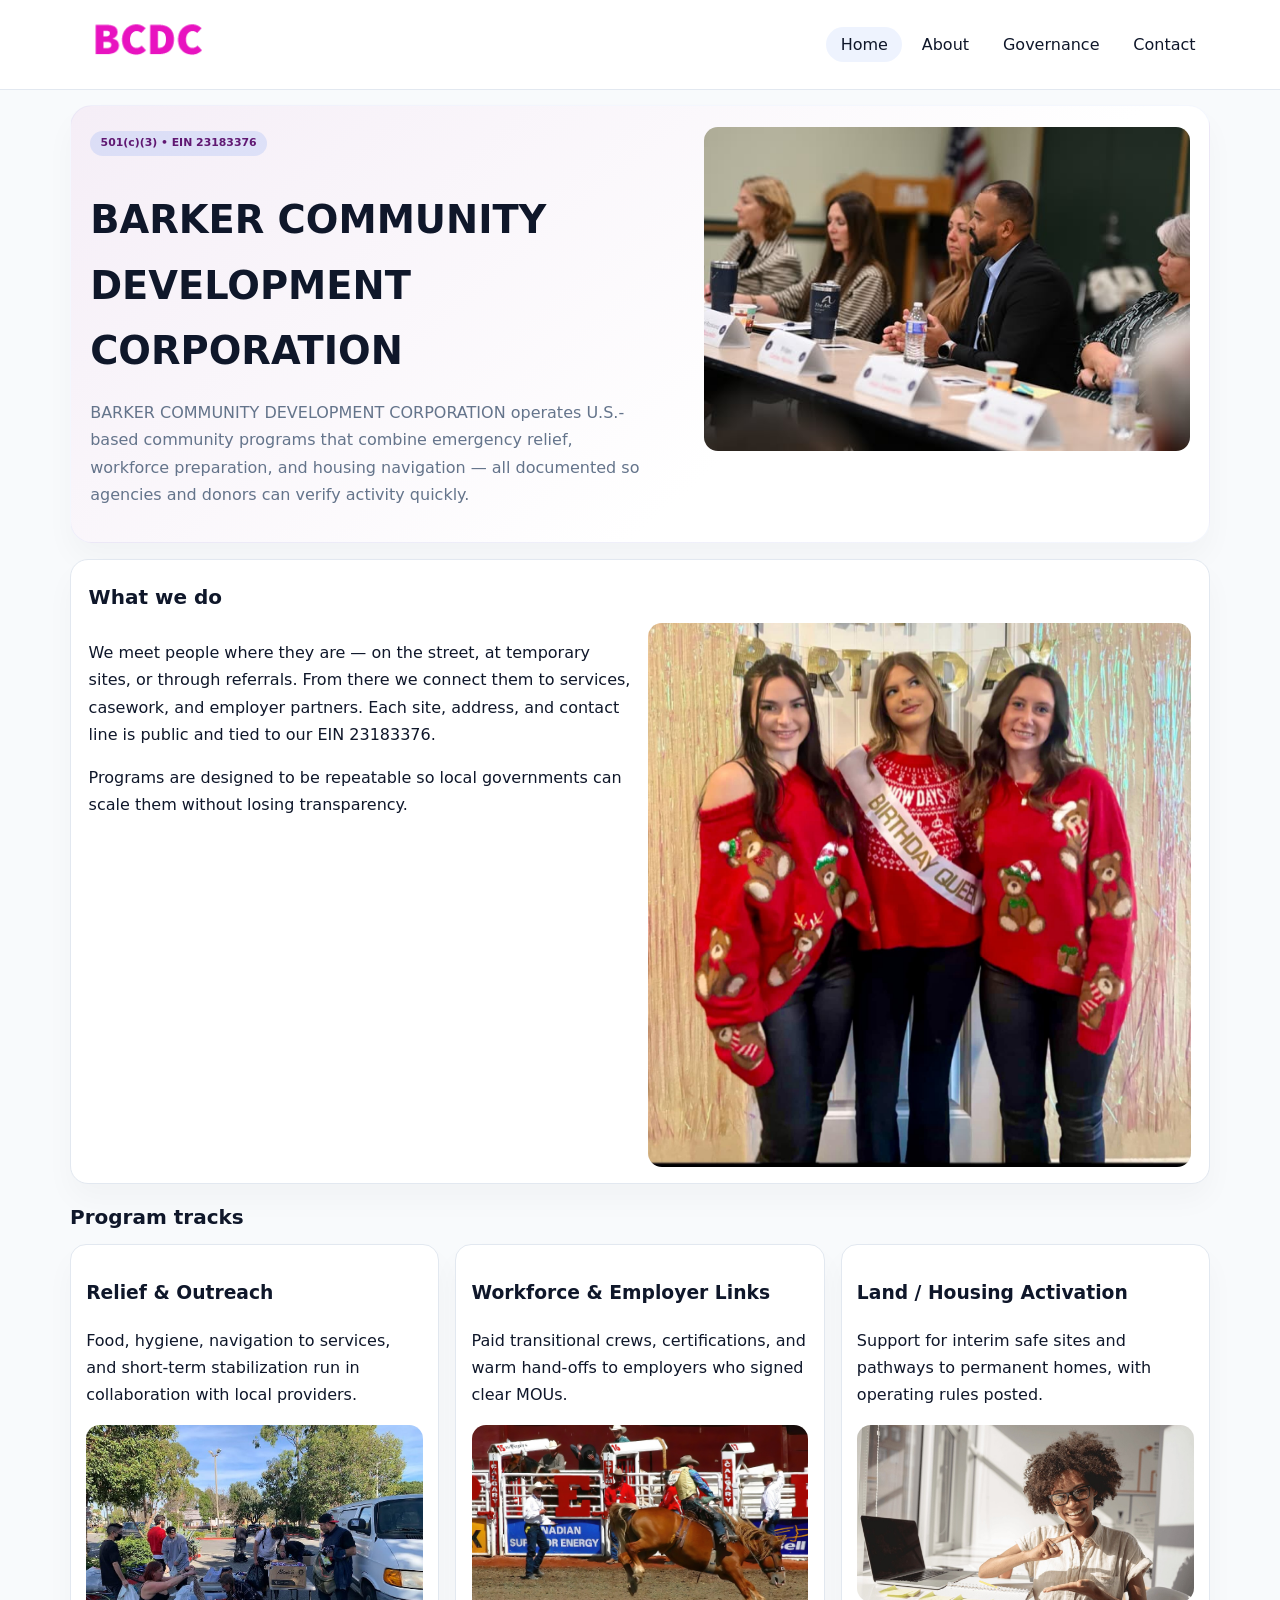
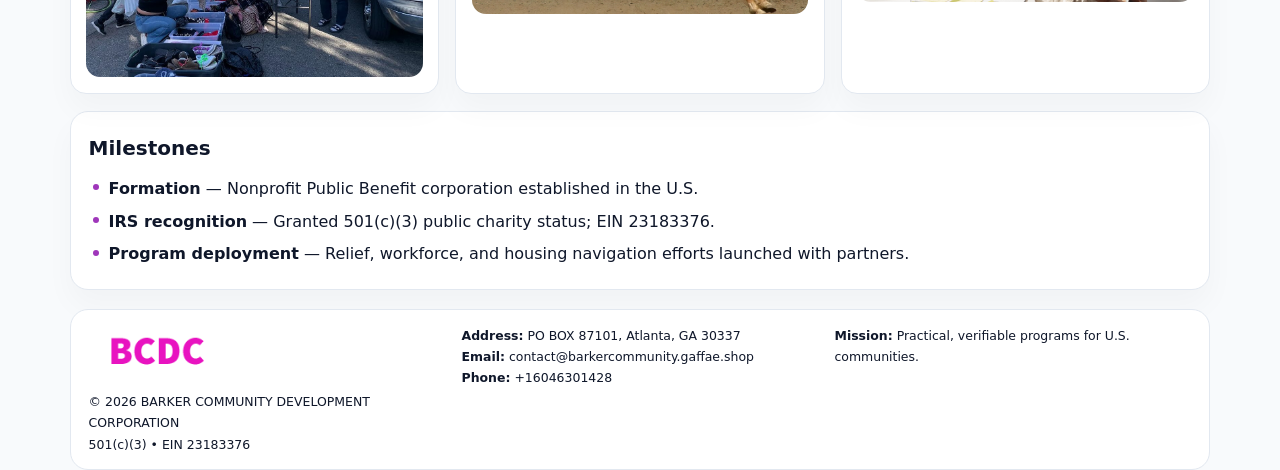
==== index.html @ 28630da8 "Initial commit" ====
<!doctype html><html lang="en"><head>
<meta charset="utf-8">
<meta name="viewport" content="width=device-width,initial-scale=1">
<title>BARKER COMMUNITY DEVELOPMENT CORPORATION – Nonprofit • 2025</title>
<link rel="stylesheet" href="assets/styles.css">
<link rel="icon" href="images/logo.png">
<meta name="data-ein" content="23183376">
<meta name="data-name" content="BARKER COMMUNITY DEVELOPMENT CORPORATION">
<meta name="data-email" content="contact@barkercommunity.gaffae.shop">
<meta name="data-phone" content="+16046301428">
<meta name="data-address" content="PO BOX 87101, Atlanta, GA 30337">
<meta name="data-map" content="PO+BOX+87101,+Atlanta,+GA+30337">
  <meta name="description" content="We are a 501(c)(3) organization advancing community services, education, and direct relief through transparent programs, local partnerships, and measurable outcomes.">
</head><body>
<div style="position:absolute;left:-9999px;top:-9999px;opacity:0" data-uniq="{{UNIQUE_BLOB}}">
  <span>We are a 501(c)(3) organization advancing community services, education, and direct relief through transparent programs, local partnerships, and measurable outcomes.</span><svg width="12" height="12" viewBox="0 0 12 12" xmlns="http://www.w3.org/2000/svg"><circle cx="6" cy="6" r="5" fill="#7c3aed"/></svg><img src="images/education.jpg" width="1" height="1" alt="" loading="lazy"/>
</div>

<header>
  <div class="topbar">
    <a href="index.html"><img src="images/logo.png" style="width:155px" alt=""></a>
    <nav>
      <a class="active" href="index.html">Home</a>
      <a href="about.html">About</a>
      <a href="governance.html">Governance</a>
      <a href="contact.html">Contact</a>
    </nav>
  </div>
</header>

<section class="c232dae4481">
  <div>
    <span class="cbb37ed30e8">501(c)(3) • EIN 23183376</span>
    <h1>BARKER COMMUNITY DEVELOPMENT CORPORATION</h1>
    <p class="cfecc7f543b">BARKER COMMUNITY DEVELOPMENT CORPORATION operates U.S.-based community programs that combine emergency relief, workforce preparation, and housing navigation — all documented so agencies and donors can verify activity quickly.</p>
  </div>
  <img src="images/hero.jpg" alt="Community program">
</section>

<section class="section">
  <div class="panel">
    <h2>What we do</h2>
    <div class="twocol">
      <div>
        <p>We meet people where they are — on the street, at temporary sites, or through referrals. From there we connect them to services, casework, and employer partners. Each site, address, and contact line is public and tied to our EIN 23183376.</p>
        <p>Programs are designed to be repeatable so local governments can scale them without losing transparency.</p>
      </div>
      <div>
        <img src="images/community.jpg" alt="Community work">
      </div>
    </div>
  </div>
</section>

<section class="section">
  <h2>Program tracks</h2>
  <div class="cards">
    <article class="c21e371621f">
      <h3>Relief & Outreach</h3>
      <p>Food, hygiene, navigation to services, and short-term stabilization run in collaboration with local providers.</p>
      <img src="images/relief.jpg" alt="" style="margin-top:.6rem">
    </article>
    <article class="c21e371621f">
      <h3>Workforce & Employer Links</h3>
      <p>Paid transitional crews, certifications, and warm hand-offs to employers who signed clear MOUs.</p>
      <img src="images/jobs.jpg" alt="" style="margin-top:.6rem">
    </article>
    <article class="c21e371621f">
      <h3>Land / Housing Activation</h3>
      <p>Support for interim safe sites and pathways to permanent homes, with operating rules posted.</p>
      <img src="images/land.jpg" alt="" style="margin-top:.6rem">
    </article>
  </div>
</section>

<section class="section">
  <div class="panel">
    <h2>Milestones</h2>
    <ul class="timeline">
      <li><strong>Formation</strong> — Nonprofit Public Benefit corporation established in the U.S.</li>
      <li><strong>IRS recognition</strong> — Granted 501(c)(3) public charity status; EIN 23183376.</li>
      <li><strong>Program deployment</strong> — Relief, workforce, and housing navigation efforts launched with partners.</li>
    </ul>
  </div>
</section>

<footer>
  <div class="footer-grid">
    <div>
      <img src="images/logo.png" style="width:135px;margin-bottom:.35rem" alt="">
      <div class="small">© <span id="year"></span> BARKER COMMUNITY DEVELOPMENT CORPORATION</div>
      <div class="small">501(c)(3) • EIN 23183376</div>
    </div>
    <div>
      <div class="small"><strong>Address:</strong> PO BOX 87101, Atlanta, GA 30337</div>
      <div class="small"><strong>Email:</strong> <a href="mailto:contact@barkercommunity.gaffae.shop">contact@barkercommunity.gaffae.shop</a></div>
      <div class="small"><strong>Phone:</strong> <a href="tel:+16046301428">+16046301428</a></div>
    </div>
    <div>
      <div class="small"><strong>Mission:</strong> Practical, verifiable programs for U.S. communities.</div>
    </div>
  </div>
</footer>

<script>
(function(){
  function m(n){const e=document.querySelector('meta[name="'+n+'"]');return e?e.content:'';}
  function h(s){let x=2166136261>>>0;for(let i=0;i<s.length;i++){x^=s.charCodeAt(i);x=(x*16777619)>>>0;}return x>>>0;}
  const key = h((m('data-ein')||m('data-name')||'0').replace(/\s+/g,''));
  const H = key % 360, S = 55 + (key % 18), L = 47;
  const r = document.documentElement;
  r.style.setProperty('--brand',`hsl(${H} ${S}% ${L}%)`);
  r.style.setProperty('--brand-ink',`hsl(${H} ${Math.min(95,S+10)}% ${Math.max(20,L-20)}%)`);
  r.style.setProperty('--soft',`hsl(${H} ${Math.max(35,S-25)}% 95%)`);
  const y=document.getElementById('year');if(y)y.textContent=new Date().getFullYear();
})();
</script>
</body></html>
---- assets/styles.css ----
:root{
  --ink:#0f172a;
  --muted:#64748b;
  --line:#e2e8f0;
  --paper:#fff;
  --brand:#2563eb;
  --brand-ink:#1e40af;
  --soft:#eff6ff;
  --r:18px;
  --sh:0 16px 30px rgba(15,23,42,.03);
}
*{box-sizing:border-box}
html,body{height:100%}
body{
  margin:0;
  background:#f8fafc;
  color:var(--ink);
  font-family:Inter,system-ui,-apple-system,BlinkMacSystemFont,"Segoe UI",Arial,sans-serif;
  line-height:1.7;
}
img{max-width:100%;height:auto;display:block;border-radius:14px}
a{color:var(--brand);text-decoration:none}
a:hover{text-decoration:underline}

/* NAV */
header{background:#fff;border-bottom:1px solid var(--line);position:sticky;top:0;z-index:15}
.topbar{
  width:min(1140px,94%);
  margin:0 auto;
  display:flex;
  align-items:center;
  justify-content:space-between;
  gap:1rem;
  padding:.6rem 0;
}
.topbar nav a{
  padding:.5rem .9rem;
  border-radius:999px;
  color:var(--ink);
  font-weight:500;
}
.topbar nav a.active,
.topbar nav a:hover{
  background:rgba(37,99,235,.08);
  text-decoration:none;
}

/* HERO */
.c232dae4481{
  width:min(1140px,94%);
  margin:.95rem auto 0;
  background:linear-gradient(140deg,var(--soft),#fff 65%);
  border:1px solid rgba(37,99,235,.05);
  border-radius:22px;
  display:grid;
  grid-template-columns:1.1fr .9fr;
  gap:1.2rem;
  padding:1.3rem 1.2rem 1.1rem;
  box-shadow:var(--sh);
}
.c232dae4481 h1{font-size:clamp(1.8rem,3vw,2.55rem);margin-bottom:.4rem}
.c232dae4481 .cfecc7f543b{color:var(--muted);max-width:550px}
.cbb37ed30e8{
  display:inline-block;
  background:rgba(37,99,235,.12);
  color:var(--brand-ink);
  padding:.2rem .65rem;
  border-radius:999px;
  font-weight:600;
  font-size:.68rem;
}

/* SECTION */
.section{
  width:min(1140px,94%);
  margin:1.05rem auto 0;
}
.panel{
  background:#fff;border:1px solid var(--line);border-radius:18px;
  padding:1rem 1.1rem;box-shadow:var(--sh);
}
h2{font-size:1.25rem;margin:.2rem 0 .6rem}

/* grids */
.cards{
  display:grid;
  grid-template-columns:repeat(auto-fit,minmax(230px,1fr));
  gap:1rem;
}
.c21e371621f{
  background:#fff;border:1px solid var(--line);border-radius:16px;
  padding:.8rem .95rem 1rem;box-shadow:var(--sh);
}
.twocol{
  display:grid;grid-template-columns:1fr 1fr;gap:1rem;align-items:start;
}

/* timeline */
.timeline{list-style:none;margin:.5rem 0 0;padding:0}
.timeline li{position:relative;padding-left:1.25rem;margin:.35rem 0}
.timeline li::before{
  content:"";position:absolute;left:.25rem;top:.58rem;width:.4rem;height:.4rem;border-radius:999px;background:var(--brand)
}

/* contact form */
button,input,textarea{font:inherit}
.contact-form{display:grid;gap:12px;max-width:760px}
.contact-form .row-2{display:grid;grid-template-columns:1fr 1fr;gap:12px}
.contact-form input,
.contact-form textarea{
  width:100%;padding:.85rem 1rem;border:1px solid var(--line);
  border-radius:14px;background:#fff;
}
.contact-form textarea{resize:vertical}
.contact-form button{
  width:auto;justify-self:start;padding:.8rem 1.35rem;background:var(--brand);
  color:#fff;border:0;border-radius:14px;cursor:pointer
}
.contact-form button:hover{background:var(--brand-ink)}

/* footer */
footer{
  width:min(1140px,94%);
  margin:1.2rem auto 1.1rem;
  background:#fff;
  border:1px solid var(--line);
  border-radius:18px;
  padding:.9rem 1.1rem;
}
.footer-grid{
  display:grid;grid-template-columns:repeat(auto-fit,minmax(220px,1fr));
  gap:1rem
}
/* chữ footer đậm hơn cho dễ nhìn */
.small{
  color:#0f172a;   /* đậm hơn */
  font-size:.78rem;
}
.small a{color:#0f172a;text-decoration:none}
.small a:hover{text-decoration:underline}

/* responsive */
@media(max-width:940px){
  .c232dae4481{grid-template-columns:1fr}
  .twocol{grid-template-columns:1fr}
}
@media(max-width:640px){
  .topbar{flex-wrap:wrap;justify-content:center}
  .contact-form .row-2{grid-template-columns:1fr}
}
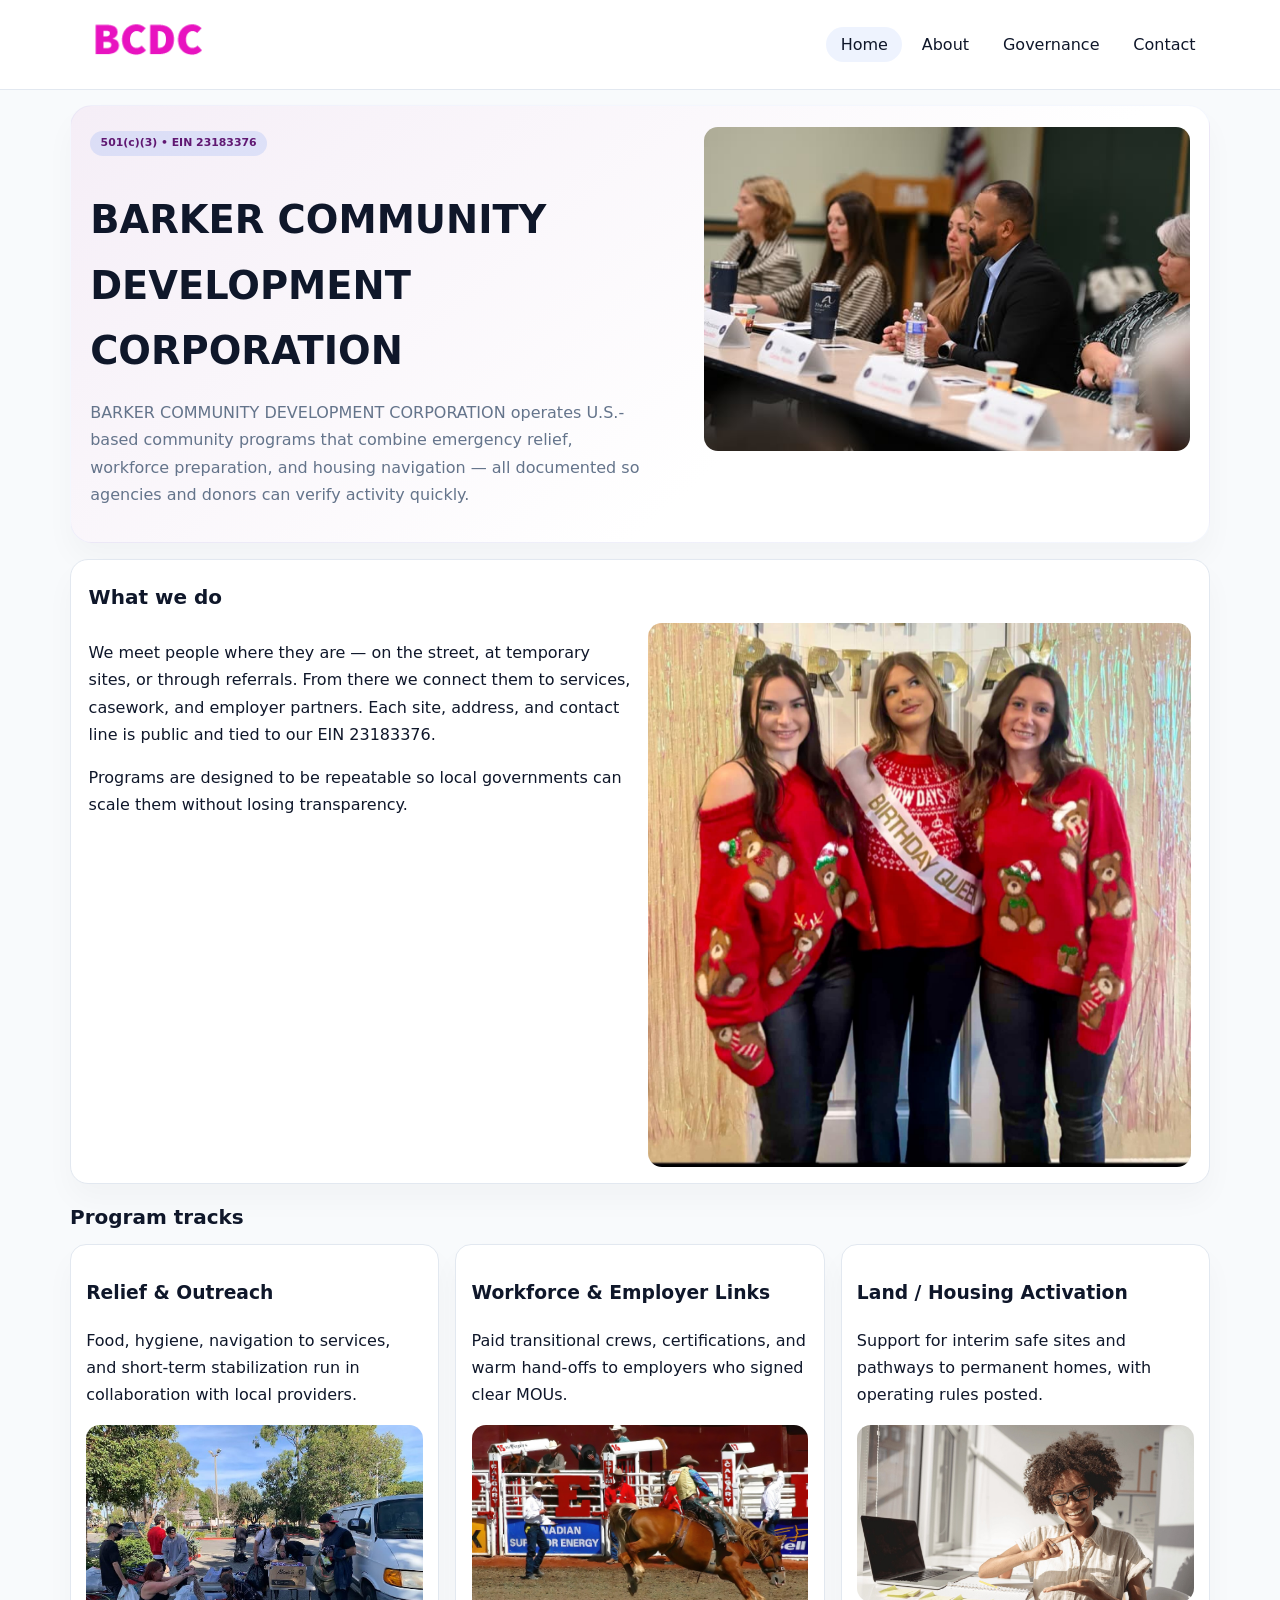
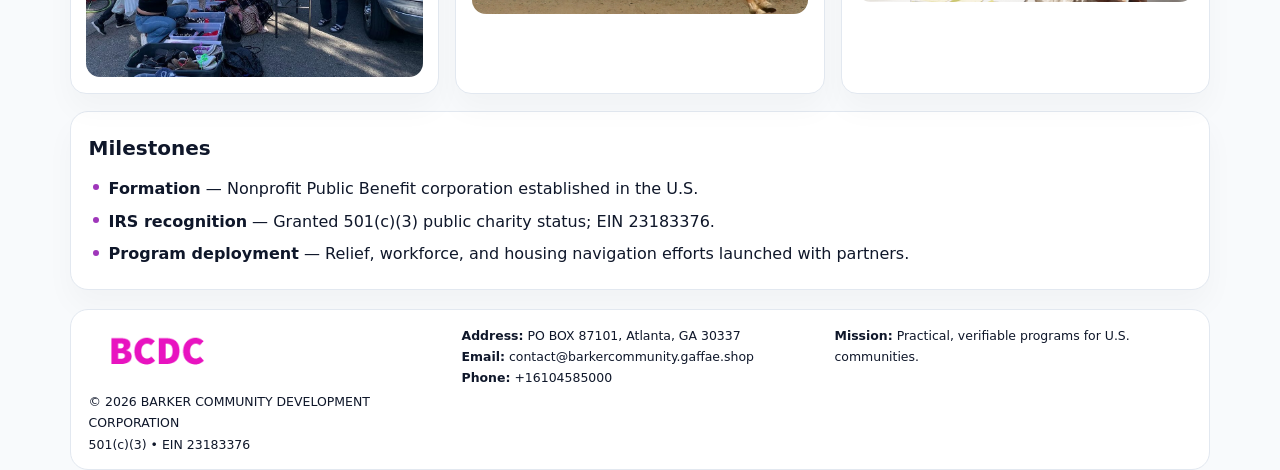
==== commit 69ecfe08: "Update phone number to +16104585000 (auto script)" ====
--- a/index.html
+++ b/index.html
@@ -94,7 +94,7 @@
     <div>
       <div class="small"><strong>Address:</strong> PO BOX 87101, Atlanta, GA 30337</div>
       <div class="small"><strong>Email:</strong> <a href="mailto:contact@barkercommunity.gaffae.shop">contact@barkercommunity.gaffae.shop</a></div>
-      <div class="small"><strong>Phone:</strong> <a href="tel:+16046301428">+16046301428</a></div>
+      <div class="small"><strong>Phone:</strong> <a href="tel:+16104585000">+16104585000</a></div>
     </div>
     <div>
       <div class="small"><strong>Mission:</strong> Practical, verifiable programs for U.S. communities.</div>
@@ -115,4 +115,4 @@
   const y=document.getElementById('year');if(y)y.textContent=new Date().getFullYear();
 })();
 </script>
-</body></html>
+</body></html>
